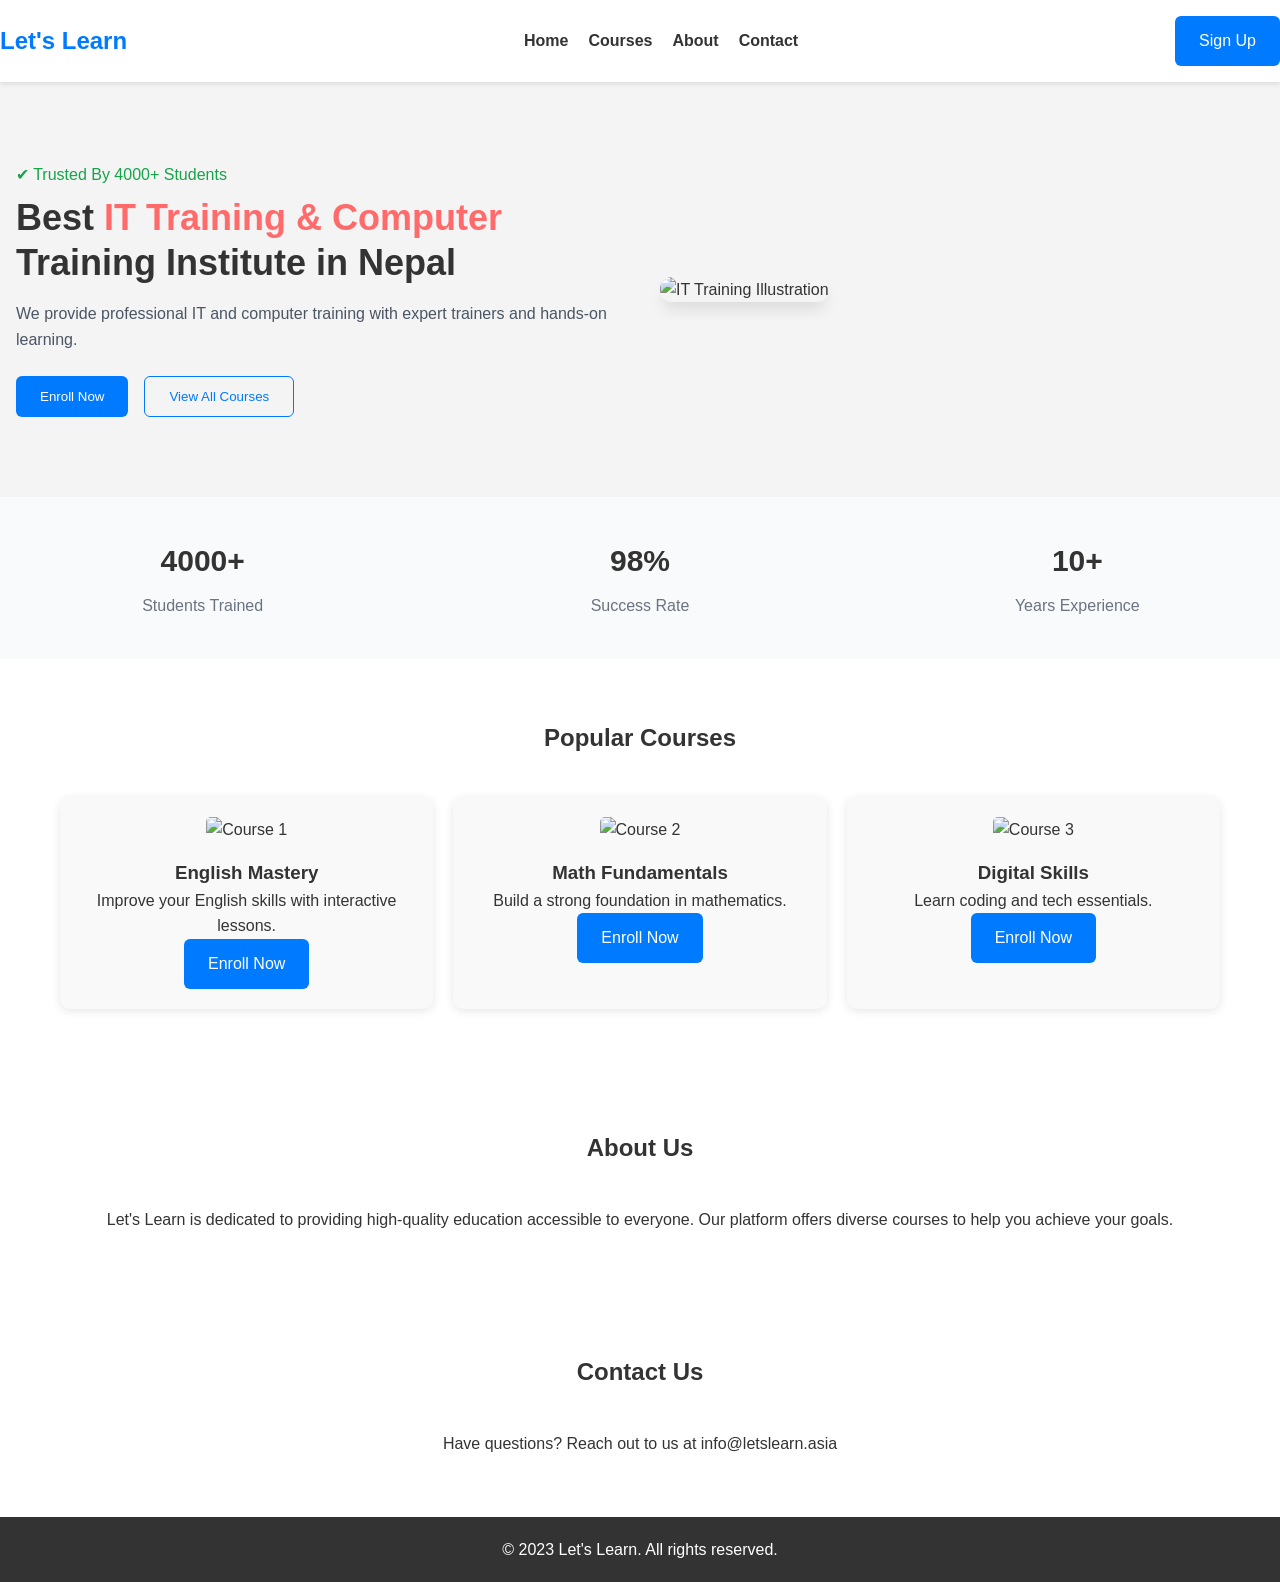
==== student-project/dilip jarka/index.html @ 194b19a3 "dilip" ====
<!DOCTYPE html>
<html lang="en">
<head>
    <meta charset="UTF-8">
    <meta name="viewport" content="width=device-width, initial-scale=1.0">
    <title>Let's Learn - Educational Platform</title>
    <link rel="stylesheet" href="style.css">
</head>
<body>
    <!-- Navigation Section Start -->
    <header class="header">
        <nav class="nav">
            <div class="nav-container">
                <div class="logo">
                    <h1>Let's Learn</h1>
                </div>
                <ul class="nav-menu">
                    <li><a href="#home">Home</a></li>
                    <li><a href="#courses">Courses</a></li>
                    <li><a href="#about">About</a></li>
                    <li><a href="#contact">Contact</a></li>
                </ul>
                <div class="nav-cta">
                    <a href="#" class="btn">Sign Up</a>
                </div>
            </div>
        </nav>
    </header>
    <!-- Navigation Section End -->

    <!-- Hero/Feature Section -->
    <section class="hero-section">
        <!-- LEFT: Text Content -->
        <div class="hero-left">
            <p class="trusted-text">
                ✔ Trusted By 4000+ Students
            </p>
            <h1 class="hero-heading">
                Best <span class="accent-text">IT Training & Computer</span><br />
                Training Institute in Nepal
            </h1>
            <p class="hero-description">
                We provide professional IT and computer training with expert trainers and hands-on learning.
            </p>
            <div class="hero-buttons">
                <button class="btn btn-primary">Enroll Now</button>
                <button class="btn btn-secondary">View All Courses</button>
            </div>
        </div>

        <!-- RIGHT: Image -->
        <div class="hero-right">
            <img
                src="https://images.unsplash.com/photo-1522071820081-009f0129c71c"
                alt="IT Training Illustration"
                class="hero-image"
            />
        </div>
    </section>
    <!-- Stats Section -->
    <div class="stats-section">
        <div class="stats-container">
            <div class="stat-item">
                <h2 class="stat-number">4000+</h2>
                <p class="stat-label">Students Trained</p>
            </div>
            <div class="stat-item">
                <h2 class="stat-number">98%</h2>
                <p class="stat-label">Success Rate</p>
            </div>
            <div class="stat-item">
                <h2 class="stat-number">10+</h2>
                <p class="stat-label">Years Experience</p>
            </div>
        </div>
    </div>

    <main>
        <section id="courses" class="courses">
            <div class="container">
                <h2>Popular Courses</h2>
                <div class="course-grid">
                    <div class="course-card">
                        <img src="https://allaboutenglishmastery.com/wp-content/uploads/2023/12/1-810x500.png" alt="Course 1">
                        <h3>English Mastery</h3>
                        <p>Improve your English skills with interactive lessons.</p>
                        <a href="#" class="btn">Enroll Now</a>
                    </div>
                    <div class="course-card">
                        <img src="https://i.ytimg.com/vi/c-1WS6ce9Lc/maxresdefault.jpg" alt="Course 2">
                        <h3>Math Fundamentals</h3>
                        <p>Build a strong foundation in mathematics.</p>
                        <a href="#" class="btn">Enroll Now</a>
                    </div>
                    <div class="course-card">
                        <img src="https://static.vecteezy.com/system/resources/previews/006/407/118/non_2x/digital-skills-word-concepts-dark-blue-banner-computer-literacy-infographics-with-icons-on-color-background-isolated-typography-illustration-with-text-arial-black-font-used-vector.jpg" alt="Course 3">
                        <h3>Digital Skills</h3>
                        <p>Learn coding and tech essentials.</p>
                        <a href="#" class="btn">Enroll Now</a>
                    </div>
                </div>
            </div>
        </section>

        <section id="about" class="about">
            <div class="container">
                <h2>About Us</h2>
                <p>Let's Learn is dedicated to providing high-quality education accessible to everyone. Our platform offers diverse courses to help you achieve your goals.</p>
            </div>
        </section>

        <section id="contact" class="contact">
            <div class="container">
                <h2>Contact Us</h2>
                <p>Have questions? Reach out to us at info@letslearn.asia</p>
            </div>
        </section>
    </main>

    <footer class="footer">
        <div class="container">
            <p>&copy; 2023 Let's Learn. All rights reserved.</p>
        </div>
    </footer>
</body>
</html>
---- student-project/dilip jarka/style.css ----
/* Global Styles */
* {
    margin: 0;
    padding: 0;
    box-sizing: border-box;
}

body {
    font-family: 'Arial', sans-serif;
    line-height: 1.6;
    color: #333;
    background-color: #f4f4f4;
}

.container {
    max-width: 1200px;
    margin: 0 auto;
    padding: 0 20px;
}

.btn {
    display: inline-block;
    padding: 10px 20px;
    text-decoration: none;
    color: #fff;
    background-color: #007bff;
    border-radius: 5px;
    transition: background-color 0.3s;
}

.btn:hover {
    background-color: #0056b3;
}

.btn-primary {
    background-color: #28a745;
}

.btn-primary:hover {
    background-color: #218838;
}

/* Navigation Section Styles */
.header {
    background-color: #fff;
    box-shadow: 0 2px 5px rgba(0, 0, 0, 0.1);
    position: sticky;
    top: 0;
    z-index: 100;
}

.nav-container {
    display: flex;
    justify-content: space-between;
    align-items: center;
    padding: 1rem 0;
}

.logo h1 {
    color: #007bff;
    font-size: 1.5rem;
}

.nav-menu {
    list-style: none;
    display: flex;
}

.nav-menu li {
    margin-left: 20px;
}

.nav-menu a {
    text-decoration: none;
    color: #333;
    font-weight: bold;
}

.nav-menu a:hover {
    color: #007bff;
}

.nav-cta .btn {
    background-color: #007bff;
}


/* Custom Variables for Colors (Adjust as Needed) */
:root {
    --primary-color: #007bff; /* Blue for primary elements */
    --accent-color: #ff6b6b; /* Bright color for accents (e.g., orange/red) */
    --gray-600: #4b5563;
    --green-600: #16a34a;
}

/* Hero Section Styles */
.hero-section {
    max-width: 80rem; /* Equivalent to max-w-7xl */
    margin: 0 auto;
    padding: 5rem 1rem; /* py-20 px-4 */
    display: grid;
    grid-template-columns: 1fr; /* Default: single column for mobile */
    gap: 2.5rem; /* gap-10 */
    align-items: center; /* items-center */
}


.trusted-text {
    color: var(--green-600); /* text-green-600 */
    font-weight: 500; /* font-medium */
    margin-bottom: 0.5rem; /* mb-2 */
}

.hero-heading {
    font-size: 2.25rem; /* text-4xl */
    font-weight: 700; /* font-bold */
    line-height: 1.25; /* leading-tight */
    margin-bottom: 1rem; /* Implicit spacing */
}

.accent-text {
    color: var(--accent-color); /* text-accent */
}

.hero-description {
    color: var(--gray-600); /* text-gray-600 */
    margin-top: 1rem; /* mt-4 */
}

.hero-buttons {
    margin-top: 1.5rem; /* mt-6 */
    display: flex;
    gap: 1rem; /* gap-4 */
}

/* Button Styles */
.btn {
    padding: 0.75rem 1.5rem; /* py-3 px-6 */
    border-radius: 0.375rem; /* rounded-md */
    font-weight: 500;
    cursor: pointer;
    transition: background-color 0.3s;
}

.btn-primary {
    background-color: var(--primary-color); /* bg-primary */
    color: white; /* text-white */
    border: none;
}

.btn-primary:hover {
    background-color: #0056b3; /* Darker blue on hover */
}

.btn-secondary {
    background-color: transparent;
    color: var(--primary-color); /* text-primary */
    border: 1px solid var(--primary-color); /* border border-primary */
}

.btn-secondary:hover {
    background-color: var(--primary-color);
    color: white;
}



.hero-image {
    width: 100%;
    height: auto;
    border-radius: 0.75rem; /* rounded-xl */
    box-shadow: 0 10px 15px -3px rgba(0, 0, 0, 0.1); /* shadow-lg */
}

/* Responsive Design: 2 Columns on Medium Screens and Up */
@media (min-width: 768px) {
    .hero-section {
        grid-template-columns: 1fr 1fr; /* md:grid-cols-2 */
    }
}

/* Hero Section Styles
.hero {
    background: linear-gradient(to right, #007bff, #0056b3);
    color: #fff;
    padding: 100px 0;
}

.hero-container {
    display: flex;
    align-items: center;
    justify-content: space-between;
    max-width: 1200px;
    margin: 0 auto;
    padding: 0 20px;
}

.hero-content {
    flex: 1;
    max-width: 50%;
}

.hero-content h2 {
    font-size: 2.5rem;
    margin-bottom: 20px;
}

.hero-content p {
    font-size: 1.2rem;
    margin-bottom: 30px;
}

.hero-image {
    flex: 1;
    text-align: center;
}

.hero-image img {
    max-width: 100%;
    height: auto;
    border-radius: 10px; */
/* } */


/* Global Reset and Base Styles */
* {
    margin: 0;
    padding: 0;
    box-sizing: border-box;
}

body {
    font-family: 'Arial', sans-serif; /* Or use a similar font like sans-serif */
    line-height: 1.6;
    color: #333;
}

/* Stats Section Styles */
.stats-section {
    background-color: #f9fafb; /* Equivalent to bg-gray-50 (light gray) */
    padding: 2.5rem 0; /* py-10 */
}

.stats-container {
    max-width: 80rem; /* Equivalent to max-w-7xl */
    margin: 0 auto;
    display: grid;
    grid-template-columns: 1fr; /* Default: single column for mobile */
    text-align: center; /* text-center */
    gap: 2rem; /* Add gap for spacing between items */
}


.stat-number {
    font-size: 1.875rem; /* text-3xl */
    font-weight: 700; /* font-bold */
    margin-bottom: 0.5rem; /* Implicit spacing */
}

.stat-label {
    color: #6b7280; /* Default gray for text */
    font-size: 1rem;
}

/* Responsive Design: 3 Columns on Medium Screens and Up */
@media (min-width: 768px) {
    .stats-container {
        grid-template-columns: repeat(3, 1fr); /* grid-cols-3 */
    }
}

/* Other Sections */
.courses, .about, .contact {
    padding: 60px 0;
    background-color: #fff;
}

.courses h2, .about h2, .contact h2 {
    text-align: center;
    margin-bottom: 40px;
    color: #333;
}

.course-grid {
    display: grid;
    grid-template-columns: repeat(auto-fit, minmax(300px, 1fr));
    gap: 20px;
}

.course-card {
    background-color: #f9f9f9;
    padding: 20px;
    border-radius: 10px;
    text-align: center;
    box-shadow: 0 2px 10px rgba(0, 0, 0, 0.1);
}

.course-card img {
    max-width: 100%;
    border-radius: 5px;
    margin-bottom: 15px;
}

.about, .contact {
    text-align: center;
}

/* Footer */
.footer {
    background-color: #333;
    color: #fff;
    text-align: center;
    padding: 20px 0;
}

/* Responsive Design */
@media (max-width: 768px) {
    .hero-container {
        flex-direction: column;
        text-align: center;
    }
    
    .hero-content {
        max-width: 100%;
        margin-bottom: 30px;
    }
    
    .nav-container {
        flex-direction: column;
    }
    
    .nav-menu {
        margin-top: 10px;
    }
    
    .nav-menu li {
        margin-left: 0;
        margin-right: 20px;
    }
}
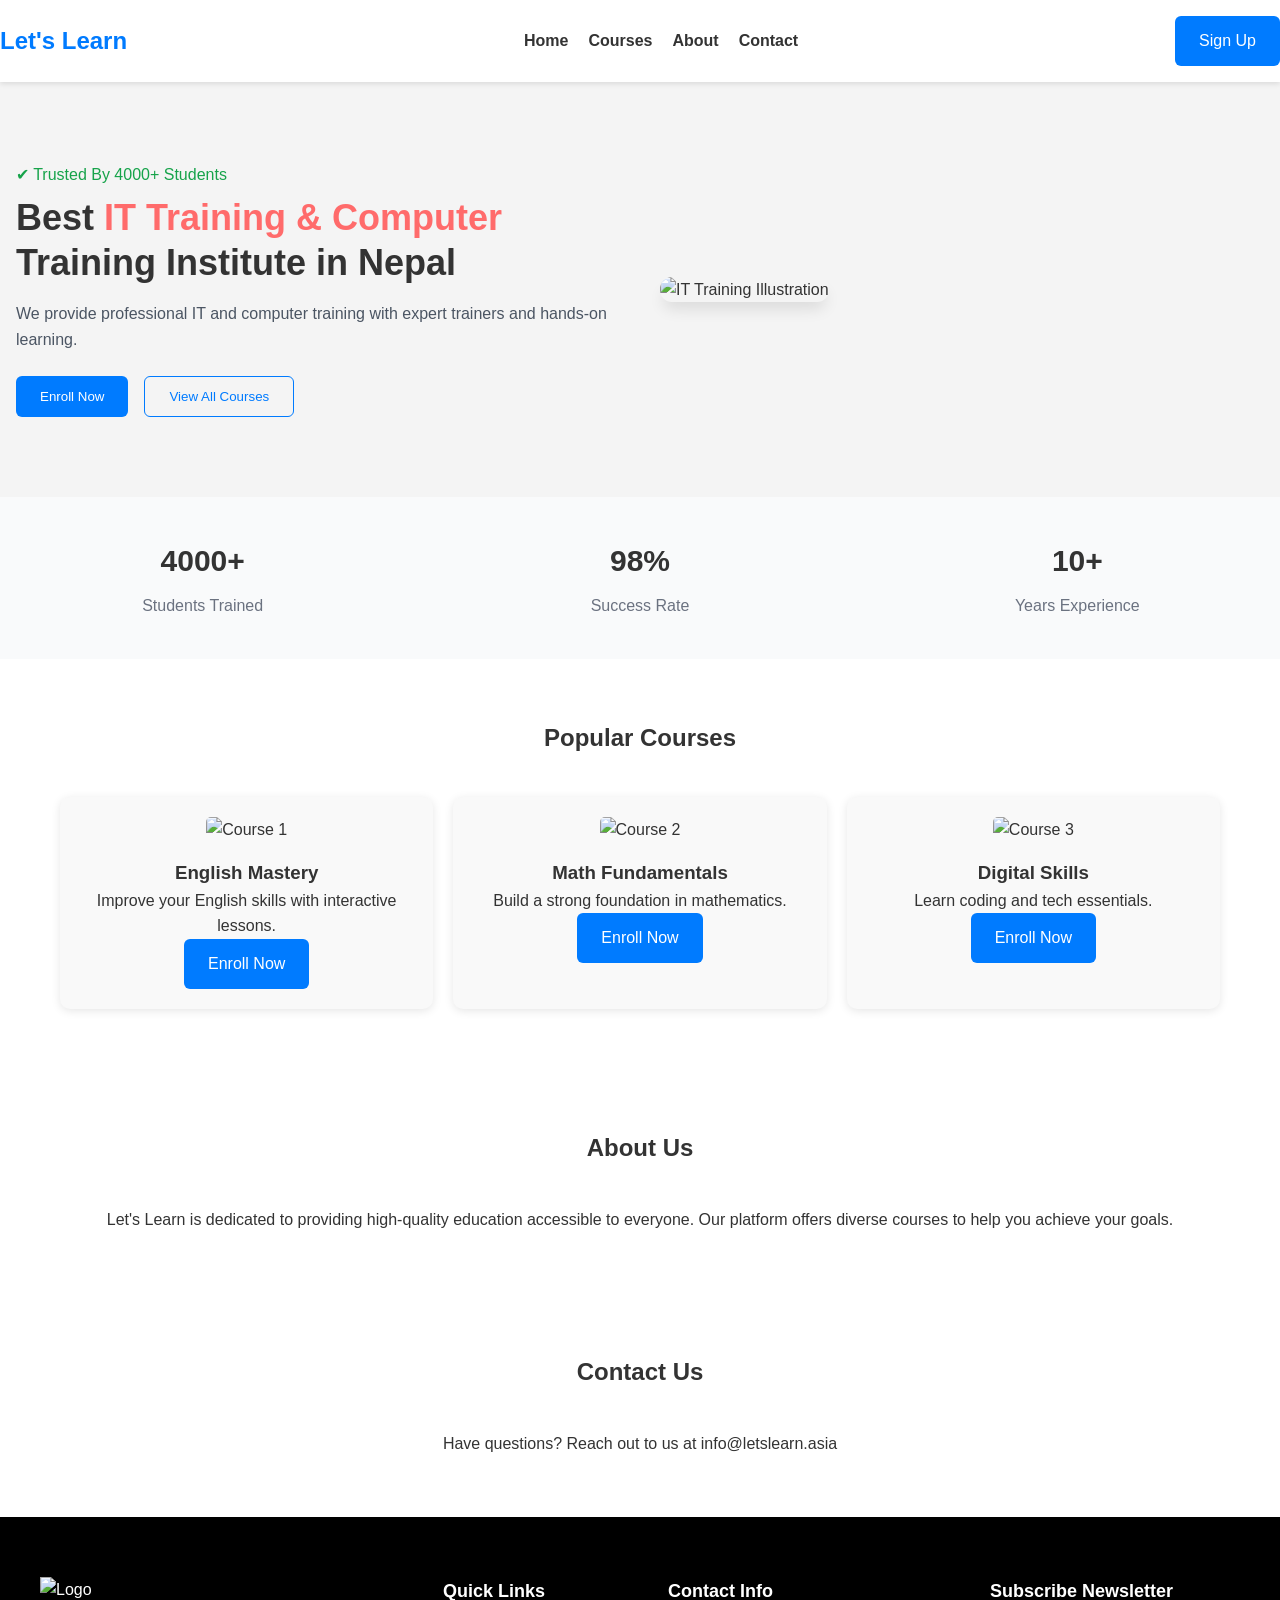
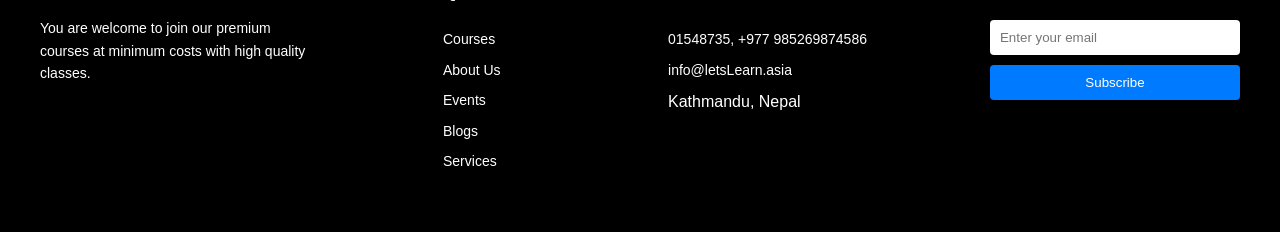
==== commit f5f7f610: "Merge pull request #6 from dilipmagar1123-png/main jkm" ====
--- a/student-project/dilip jarka/index.html
+++ b/student-project/dilip jarka/index.html
@@ -1,126 +1,176 @@
 <!DOCTYPE html>
 <html lang="en">
-<head>
-    <meta charset="UTF-8">
-    <meta name="viewport" content="width=device-width, initial-scale=1.0">
+  <head>
+    <meta charset="UTF-8" />
+    <meta name="viewport" content="width=device-width, initial-scale=1.0" />
     <title>Let's Learn - Educational Platform</title>
-    <link rel="stylesheet" href="style.css">
-</head>
-<body>
+    <link rel="stylesheet" href="style.css" />
+  </head>
+  <body>
     <!-- Navigation Section Start -->
     <header class="header">
-        <nav class="nav">
-            <div class="nav-container">
-                <div class="logo">
-                    <h1>Let's Learn</h1>
-                </div>
-                <ul class="nav-menu">
-                    <li><a href="#home">Home</a></li>
-                    <li><a href="#courses">Courses</a></li>
-                    <li><a href="#about">About</a></li>
-                    <li><a href="#contact">Contact</a></li>
-                </ul>
-                <div class="nav-cta">
-                    <a href="#" class="btn">Sign Up</a>
-                </div>
-            </div>
-        </nav>
+      <nav class="nav">
+        <div class="nav-container">
+          <div class="logo">
+            <h1>Let's Learn</h1>
+          </div>
+          <ul class="nav-menu">
+            <li><a href="#home">Home</a></li>
+            <li><a href="#courses">Courses</a></li>
+            <li><a href="#about">About</a></li>
+            <li><a href="#contact">Contact</a></li>
+          </ul>
+          <div class="nav-cta">
+            <a href="#" class="btn">Sign Up</a>
+          </div>
+        </div>
+      </nav>
     </header>
     <!-- Navigation Section End -->
 
     <!-- Hero/Feature Section -->
     <section class="hero-section">
-        <!-- LEFT: Text Content -->
-        <div class="hero-left">
-            <p class="trusted-text">
-                ✔ Trusted By 4000+ Students
-            </p>
-            <h1 class="hero-heading">
-                Best <span class="accent-text">IT Training & Computer</span><br />
-                Training Institute in Nepal
-            </h1>
-            <p class="hero-description">
-                We provide professional IT and computer training with expert trainers and hands-on learning.
-            </p>
-            <div class="hero-buttons">
-                <button class="btn btn-primary">Enroll Now</button>
-                <button class="btn btn-secondary">View All Courses</button>
-            </div>
+      <!-- LEFT: Text Content -->
+      <div class="hero-left">
+        <p class="trusted-text">✔ Trusted By 4000+ Students</p>
+        <h1 class="hero-heading">
+          Best <span class="accent-text">IT Training & Computer</span><br />
+          Training Institute in Nepal
+        </h1>
+        <p class="hero-description">
+          We provide professional IT and computer training with expert trainers
+          and hands-on learning.
+        </p>
+        <div class="hero-buttons">
+          <button class="btn btn-primary">Enroll Now</button>
+          <button class="btn btn-secondary">View All Courses</button>
         </div>
+      </div>
 
-        <!-- RIGHT: Image -->
-        <div class="hero-right">
-            <img
-                src="https://images.unsplash.com/photo-1522071820081-009f0129c71c"
-                alt="IT Training Illustration"
-                class="hero-image"
-            />
-        </div>
+      <!-- RIGHT: Image -->
+      <div class="hero-right">
+        <img
+          src="https://images.unsplash.com/photo-1522071820081-009f0129c71c"
+          alt="IT Training Illustration"
+          class="hero-image"
+        />
+      </div>
     </section>
     <!-- Stats Section -->
     <div class="stats-section">
-        <div class="stats-container">
-            <div class="stat-item">
-                <h2 class="stat-number">4000+</h2>
-                <p class="stat-label">Students Trained</p>
-            </div>
-            <div class="stat-item">
-                <h2 class="stat-number">98%</h2>
-                <p class="stat-label">Success Rate</p>
-            </div>
-            <div class="stat-item">
-                <h2 class="stat-number">10+</h2>
-                <p class="stat-label">Years Experience</p>
-            </div>
+      <div class="stats-container">
+        <div class="stat-item">
+          <h2 class="stat-number">4000+</h2>
+          <p class="stat-label">Students Trained</p>
         </div>
+        <div class="stat-item">
+          <h2 class="stat-number">98%</h2>
+          <p class="stat-label">Success Rate</p>
+        </div>
+        <div class="stat-item">
+          <h2 class="stat-number">10+</h2>
+          <p class="stat-label">Years Experience</p>
+        </div>
+      </div>
     </div>
 
     <main>
-        <section id="courses" class="courses">
-            <div class="container">
-                <h2>Popular Courses</h2>
-                <div class="course-grid">
-                    <div class="course-card">
-                        <img src="https://allaboutenglishmastery.com/wp-content/uploads/2023/12/1-810x500.png" alt="Course 1">
-                        <h3>English Mastery</h3>
-                        <p>Improve your English skills with interactive lessons.</p>
-                        <a href="#" class="btn">Enroll Now</a>
-                    </div>
-                    <div class="course-card">
-                        <img src="https://i.ytimg.com/vi/c-1WS6ce9Lc/maxresdefault.jpg" alt="Course 2">
-                        <h3>Math Fundamentals</h3>
-                        <p>Build a strong foundation in mathematics.</p>
-                        <a href="#" class="btn">Enroll Now</a>
-                    </div>
-                    <div class="course-card">
-                        <img src="https://static.vecteezy.com/system/resources/previews/006/407/118/non_2x/digital-skills-word-concepts-dark-blue-banner-computer-literacy-infographics-with-icons-on-color-background-isolated-typography-illustration-with-text-arial-black-font-used-vector.jpg" alt="Course 3">
-                        <h3>Digital Skills</h3>
-                        <p>Learn coding and tech essentials.</p>
-                        <a href="#" class="btn">Enroll Now</a>
-                    </div>
-                </div>
+      <section id="courses" class="courses">
+        <div class="container">
+          <h2>Popular Courses</h2>
+          <div class="course-grid">
+            <div class="course-card">
+              <img
+                src="https://allaboutenglishmastery.com/wp-content/uploads/2023/12/1-810x500.png"
+                alt="Course 1"
+              />
+              <h3>English Mastery</h3>
+              <p>Improve your English skills with interactive lessons.</p>
+              <a href="#" class="btn">Enroll Now</a>
             </div>
-        </section>
+            <div class="course-card">
+              <img
+                src="https://i.ytimg.com/vi/c-1WS6ce9Lc/maxresdefault.jpg"
+                alt="Course 2"
+              />
+              <h3>Math Fundamentals</h3>
+              <p>Build a strong foundation in mathematics.</p>
+              <a href="#" class="btn">Enroll Now</a>
+            </div>
+            <div class="course-card">
+              <img
+                src="https://static.vecteezy.com/system/resources/previews/006/407/118/non_2x/digital-skills-word-concepts-dark-blue-banner-computer-literacy-infographics-with-icons-on-color-background-isolated-typography-illustration-with-text-arial-black-font-used-vector.jpg"
+                alt="Course 3"
+              />
+              <h3>Digital Skills</h3>
+              <p>Learn coding and tech essentials.</p>
+              <a href="#" class="btn">Enroll Now</a>
+            </div>
+          </div>
+        </div>
+      </section>
 
-        <section id="about" class="about">
-            <div class="container">
-                <h2>About Us</h2>
-                <p>Let's Learn is dedicated to providing high-quality education accessible to everyone. Our platform offers diverse courses to help you achieve your goals.</p>
-            </div>
-        </section>
+      <section id="about" class="about">
+        <div class="container">
+          <h2>About Us</h2>
+          <p>
+            Let's Learn is dedicated to providing high-quality education
+            accessible to everyone. Our platform offers diverse courses to help
+            you achieve your goals.
+          </p>
+        </div>
+      </section>
 
-        <section id="contact" class="contact">
-            <div class="container">
-                <h2>Contact Us</h2>
-                <p>Have questions? Reach out to us at info@letslearn.asia</p>
-            </div>
-        </section>
+      <section id="contact" class="contact">
+        <div class="container">
+          <h2>Contact Us</h2>
+          <p>Have questions? Reach out to us at info@letslearn.asia</p>
+        </div>
+      </section>
     </main>
 
-    <footer class="footer">
-        <div class="container">
-            <p>&copy; 2023 Let's Learn. All rights reserved.</p>
-        </div>
-    </footer>
-</body>
-</html>+   <footer class="footer">
+  <div class="footer__container">
+
+    <!-- Brand Section -->
+    <div class="footer__brand">
+      <img
+        src="https://img.freepik.com/premium-photo/unique-anime-logo-collection_1046319-127020.jpg"
+        alt="Logo"
+        class="footer__logo"
+      />
+      <p class="footer__description">
+        You are welcome to join our premium courses at minimum costs with high quality classes.
+      </p>
+    </div>
+
+    <!-- Quick Links -->
+    <div class="footer__links">
+      <h3 class="footer__title">Quick Links</h3>
+      <a href="#courses">Courses</a>
+      <a href="#about">About Us</a>
+      <a href="#events">Events</a>
+      <a href="#blogs">Blogs</a>
+      <a href="#services">Services</a>
+    </div>
+
+    <!-- Contact Info -->
+    <div class="footer__contact">
+      <h3 class="footer__title">Contact Info</h3>
+      <a href="tel:01548735">01548735, +977 985269874586</a>
+      <a href="mailto:info@letsLearn.asia">info@letsLearn.asia</a>
+      <span>Kathmandu, Nepal</span>
+    </div>
+
+    <!-- Newsletter -->
+    <div class="footer__newsletter">
+      <h3 class="footer__title">Subscribe Newsletter</h3>
+      <input type="email" placeholder="Enter your email" />
+      <button>Subscribe</button>
+    </div>
+
+  </div>
+</footer>
+
+  </body>
+</html>
--- a/student-project/dilip jarka/style.css
+++ b/student-project/dilip jarka/style.css
@@ -179,47 +179,6 @@
     }
 }
 
-/* Hero Section Styles
-.hero {
-    background: linear-gradient(to right, #007bff, #0056b3);
-    color: #fff;
-    padding: 100px 0;
-}
-
-.hero-container {
-    display: flex;
-    align-items: center;
-    justify-content: space-between;
-    max-width: 1200px;
-    margin: 0 auto;
-    padding: 0 20px;
-}
-
-.hero-content {
-    flex: 1;
-    max-width: 50%;
-}
-
-.hero-content h2 {
-    font-size: 2.5rem;
-    margin-bottom: 20px;
-}
-
-.hero-content p {
-    font-size: 1.2rem;
-    margin-bottom: 30px;
-}
-
-.hero-image {
-    flex: 1;
-    text-align: center;
-}
-
-.hero-image img {
-    max-width: 100%;
-    height: auto;
-    border-radius: 10px; */
-/* } */
 
 
 /* Global Reset and Base Styles */
@@ -305,12 +264,90 @@
     text-align: center;
 }
 
-/* Footer */
+
+
 .footer {
-    background-color: #333;
+    background-color: #000;
+    padding: 60px 20px;
     color: #fff;
-    text-align: center;
-    padding: 20px 0;
+}
+
+.footer__container {
+    max-width: 1200px;
+    margin: auto;
+    display: flex;
+    justify-content: space-between;
+    gap: 40px;
+    flex-wrap: wrap;
+}
+
+/* Brand */
+.footer__brand {
+    max-width: 280px;
+}
+
+.footer__logo {
+    width: 120px;
+    margin-bottom: 15px;
+}
+
+.footer__description {
+    font-size: 14px;
+    line-height: 1.6;
+}
+
+/* Titles */
+.footer__title {
+    font-size: 18px;
+    font-weight: bold;
+    margin-bottom: 15px;
+}
+
+/* Links */
+.footer__links,
+.footer__contact {
+    display: flex;
+    flex-direction: column;
+    gap: 8px;
+}
+
+.footer__links a,
+.footer__contact a {
+    text-decoration: none;
+    color: #fff;
+    font-size: 14px;
+}
+
+.footer__links a:hover,
+.footer__contact a:hover {
+    color: #007bff;
+}
+
+/* Newsletter */
+.footer__newsletter {
+    max-width: 250px;
+}
+
+.footer__newsletter input {
+    width: 100%;
+    padding: 10px;
+    margin-bottom: 10px;
+    border-radius: 4px;
+    border: none;
+}
+
+.footer__newsletter button {
+    width: 100%;
+    padding: 10px;
+    background-color: #007bff;
+    color: #fff;
+    border: none;
+    border-radius: 4px;
+    cursor: pointer;
+}
+
+.footer__newsletter button:hover {
+    background-color: #0056b3;
 }
 
 /* Responsive Design */
